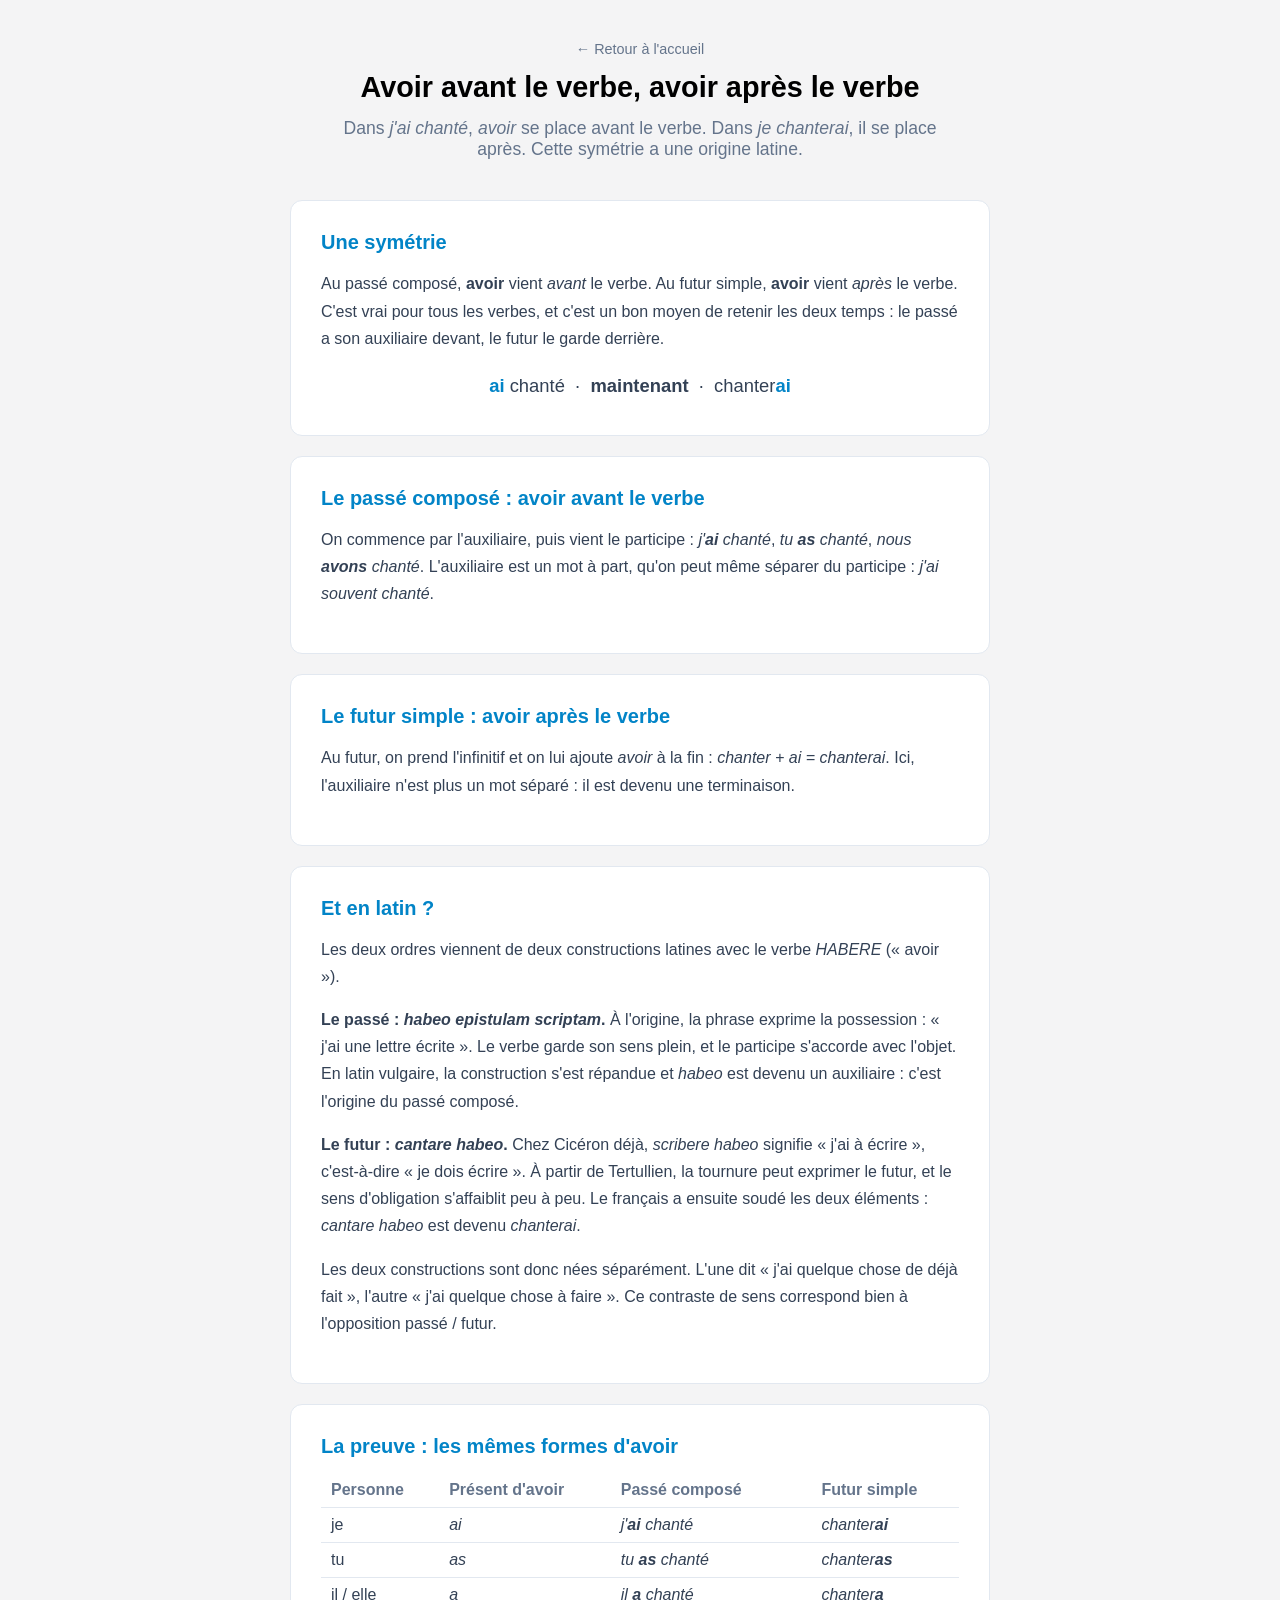
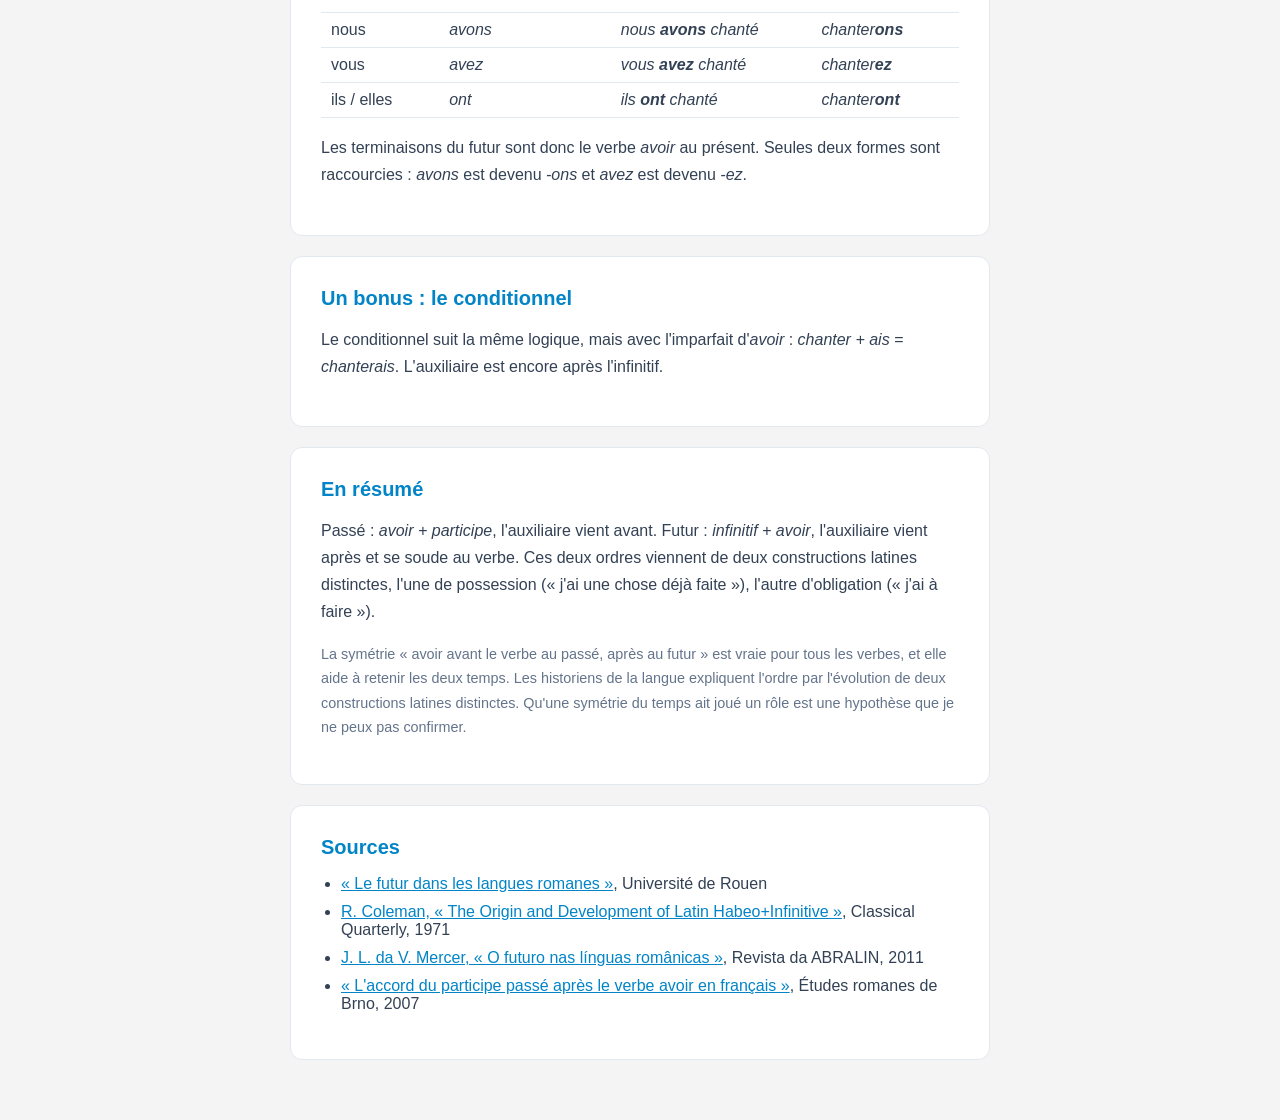
==== articles/avoir-passe-futur.html @ d9f88d49 "Create avoir-passe-futur.html" ====
<!DOCTYPE html>
<html lang="fr">
<head>
  <meta charset="UTF-8">
  <meta name="viewport" content="width=device-width, initial-scale=1.0">
  <title>Avoir avant le verbe, avoir après le verbe | Denis Anopochkin</title>
  <link rel="stylesheet" href="../style.css">
  <style>
header h1{font-size:1.8rem;line-height:1.3}
.subtitle{max-width:600px;margin:12px auto 0}
a{color:#0284c7}
.scroll{overflow-x:auto}
.pairs{width:100%;border-collapse:collapse}
.pairs th,.pairs td{text-align:left;padding:8px 10px;border-bottom:1px solid #e2e8f0}
.pairs th{color:#64748b;font-weight:600}
.axis{font-size:1.15rem;text-align:center;line-height:2;overflow-x:auto;white-space:nowrap}
.axis .av{color:#0284c7;font-weight:700}
</style>
</head>
<body>
  <div class="container">
    <header>
      <a class="back" href="../index.html">← Retour à l'accueil</a>
      <h1>Avoir avant le verbe, avoir après le verbe</h1>
      <p class="subtitle">Dans <em>j'ai chanté</em>, <em>avoir</em> se place avant le verbe. Dans <em>je chanterai</em>, il se place après. Cette symétrie a une origine latine.</p>
    </header>
    <main>
      <section class="card">
        <h2>Une symétrie</h2>
        <p>Au passé composé, <strong>avoir</strong> vient <em>avant</em> le verbe. Au futur simple, <strong>avoir</strong> vient <em>après</em> le verbe. C'est vrai pour tous les verbes, et c'est un bon moyen de retenir les deux temps : le passé a son auxiliaire devant, le futur le garde derrière.</p>
        <div class="axis">
          <span class="av">ai</span> chanté &nbsp;·&nbsp; <strong>maintenant</strong> &nbsp;·&nbsp; chanter<span class="av">ai</span>
        </div>
      </section>

      <section class="card">
        <h2>Le passé composé : avoir avant le verbe</h2>
        <p>On commence par l'auxiliaire, puis vient le participe : <em>j'<strong>ai</strong> chanté</em>, <em>tu <strong>as</strong> chanté</em>, <em>nous <strong>avons</strong> chanté</em>. L'auxiliaire est un mot à part, qu'on peut même séparer du participe : <em>j'ai souvent chanté</em>.</p>
      </section>

      <section class="card">
        <h2>Le futur simple : avoir après le verbe</h2>
        <p>Au futur, on prend l'infinitif et on lui ajoute <em>avoir</em> à la fin : <em>chanter + ai = chanterai</em>. Ici, l'auxiliaire n'est plus un mot séparé : il est devenu une terminaison.</p>
      </section>

      <section class="card">
        <h2>Et en latin ?</h2>
        <p>Les deux ordres viennent de deux constructions latines avec le verbe <em>HABERE</em> (« avoir »).</p>
        <p><strong>Le passé : <em>habeo epistulam scriptam</em>.</strong> À l'origine, la phrase exprime la possession : « j'ai une lettre écrite ». Le verbe garde son sens plein, et le participe s'accorde avec l'objet. En latin vulgaire, la construction s'est répandue et <em>habeo</em> est devenu un auxiliaire : c'est l'origine du passé composé.</p>
        <p><strong>Le futur : <em>cantare habeo</em>.</strong> Chez Cicéron déjà, <em>scribere habeo</em> signifie « j'ai à écrire », c'est-à-dire « je dois écrire ». À partir de Tertullien, la tournure peut exprimer le futur, et le sens d'obligation s'affaiblit peu à peu. Le français a ensuite soudé les deux éléments : <em>cantare habeo</em> est devenu <em>chanterai</em>.</p>
        <p>Les deux constructions sont donc nées séparément. L'une dit « j'ai quelque chose de déjà fait », l'autre « j'ai quelque chose à faire ». Ce contraste de sens correspond bien à l'opposition passé / futur.</p>
      </section>

      <section class="card">
        <h2>La preuve : les mêmes formes d'avoir</h2>
        <div class="scroll">
          <table class="pairs">
            <thead><tr><th>Personne</th><th>Présent d'avoir</th><th>Passé composé</th><th>Futur simple</th></tr></thead>
            <tbody>
              <tr><td>je</td><td><em>ai</em></td><td><em>j'<strong>ai</strong> chanté</em></td><td><em>chanter<strong>ai</strong></em></td></tr>
              <tr><td>tu</td><td><em>as</em></td><td><em>tu <strong>as</strong> chanté</em></td><td><em>chanter<strong>as</strong></em></td></tr>
              <tr><td>il / elle</td><td><em>a</em></td><td><em>il <strong>a</strong> chanté</em></td><td><em>chanter<strong>a</strong></em></td></tr>
              <tr><td>nous</td><td><em>avons</em></td><td><em>nous <strong>avons</strong> chanté</em></td><td><em>chanter<strong>ons</strong></em></td></tr>
              <tr><td>vous</td><td><em>avez</em></td><td><em>vous <strong>avez</strong> chanté</em></td><td><em>chanter<strong>ez</strong></em></td></tr>
              <tr><td>ils / elles</td><td><em>ont</em></td><td><em>ils <strong>ont</strong> chanté</em></td><td><em>chanter<strong>ont</strong></em></td></tr>
            </tbody>
          </table>
        </div>
        <p style="margin-top:16px">Les terminaisons du futur sont donc le verbe <em>avoir</em> au présent. Seules deux formes sont raccourcies : <em>avons</em> est devenu <em>-ons</em> et <em>avez</em> est devenu <em>-ez</em>.</p>
      </section>

      <section class="card">
        <h2>Un bonus : le conditionnel</h2>
        <p>Le conditionnel suit la même logique, mais avec l'imparfait d'<em>avoir</em> : <em>chanter + ais = chanterais</em>. L'auxiliaire est encore après l'infinitif.</p>
      </section>

      <section class="card">
        <h2>En résumé</h2>
        <p>Passé : <em>avoir + participe</em>, l'auxiliaire vient avant. Futur : <em>infinitif + avoir</em>, l'auxiliaire vient après et se soude au verbe. Ces deux ordres viennent de deux constructions latines distinctes, l'une de possession (« j'ai une chose déjà faite »), l'autre d'obligation (« j'ai à faire »).</p>
        <p class="note">La symétrie « avoir avant le verbe au passé, après au futur » est vraie pour tous les verbes, et elle aide à retenir les deux temps. Les historiens de la langue expliquent l'ordre par l'évolution de deux constructions latines distinctes. Qu'une symétrie du temps ait joué un rôle est une hypothèse que je ne peux pas confirmer.</p>
      </section>

      <section class="card">
        <h2>Sources</h2>
        <ul>
          <li><a href="https://publis-shs.univ-rouen.fr/eriac/639-1.pdf">« Le futur dans les langues romanes »</a>, Université de Rouen</li>
          <li><a href="https://www.cambridge.org/core/journals/classical-quarterly/article/abs/origin-and-development-of-latin-habeoinfinitive/D9BD43E96F65AFBD003F8FE35111976F">R. Coleman, « The Origin and Development of Latin Habeo+Infinitive »</a>, Classical Quarterly, 1971</li>
          <li><a href="https://revista.abralin.org/index.php/abralin/article/download/1097/1020">J. L. da V. Mercer, « O futuro nas línguas românicas »</a>, Revista da ABRALIN, 2011</li>
          <li><a href="https://eer.cz/pdfs/eer/2007/01/05.pdf">« L'accord du participe passé après le verbe avoir en français »</a>, Études romanes de Brno, 2007</li>
        </ul>
      </section>
    </main>
  </div>
</body>
</html>
---- style.css ----
body {
    font-family: -apple-system, BlinkMacSystemFont, "Segoe UI", Roboto, sans-serif;
    background-color: #f4f4f5;
    color: #334155;
    margin: 0;
    padding: 40px 20px;
}

.container {
    max-width: 700px;
    margin: 0 auto;
}

header {
    text-align: center;
    margin-bottom: 40px;
}

h1 { font-size: 2rem; margin: 0; color: #000; }
.subtitle { color: #64748b; font-size: 1.1rem; }

/* Зона иконок */
.social-links {
    display: flex;
    justify-content: center;
    gap: 20px;
    margin-top: 20px;
}

.social-links a {
    color: #475569;
    transition: 0.3s;
}

.social-links a:hover {
    color: #0284c7;
    transform: translateY(-2px);
}

/* Карточки */
.card {
    background: #ffffff;
    padding: 30px;
    margin-bottom: 20px;
    border: 1px solid #e2e8f0;
    border-radius: 12px;
}

h2 {
    font-size: 1.25rem;
    margin-top: 0;
    color: #0284c7;
    margin-bottom: 15px;
}

ul { padding-left: 20px; }
li { margin-bottom: 10px; }

.back{display:inline-block;margin-bottom:12px;color:#64748b;font-size:.9rem;text-decoration:none}
.back:hover{color:#0284c7}
.card p{line-height:1.7}
.note{color:#64748b;font-size:.9rem}
.ipa{color:#64748b}
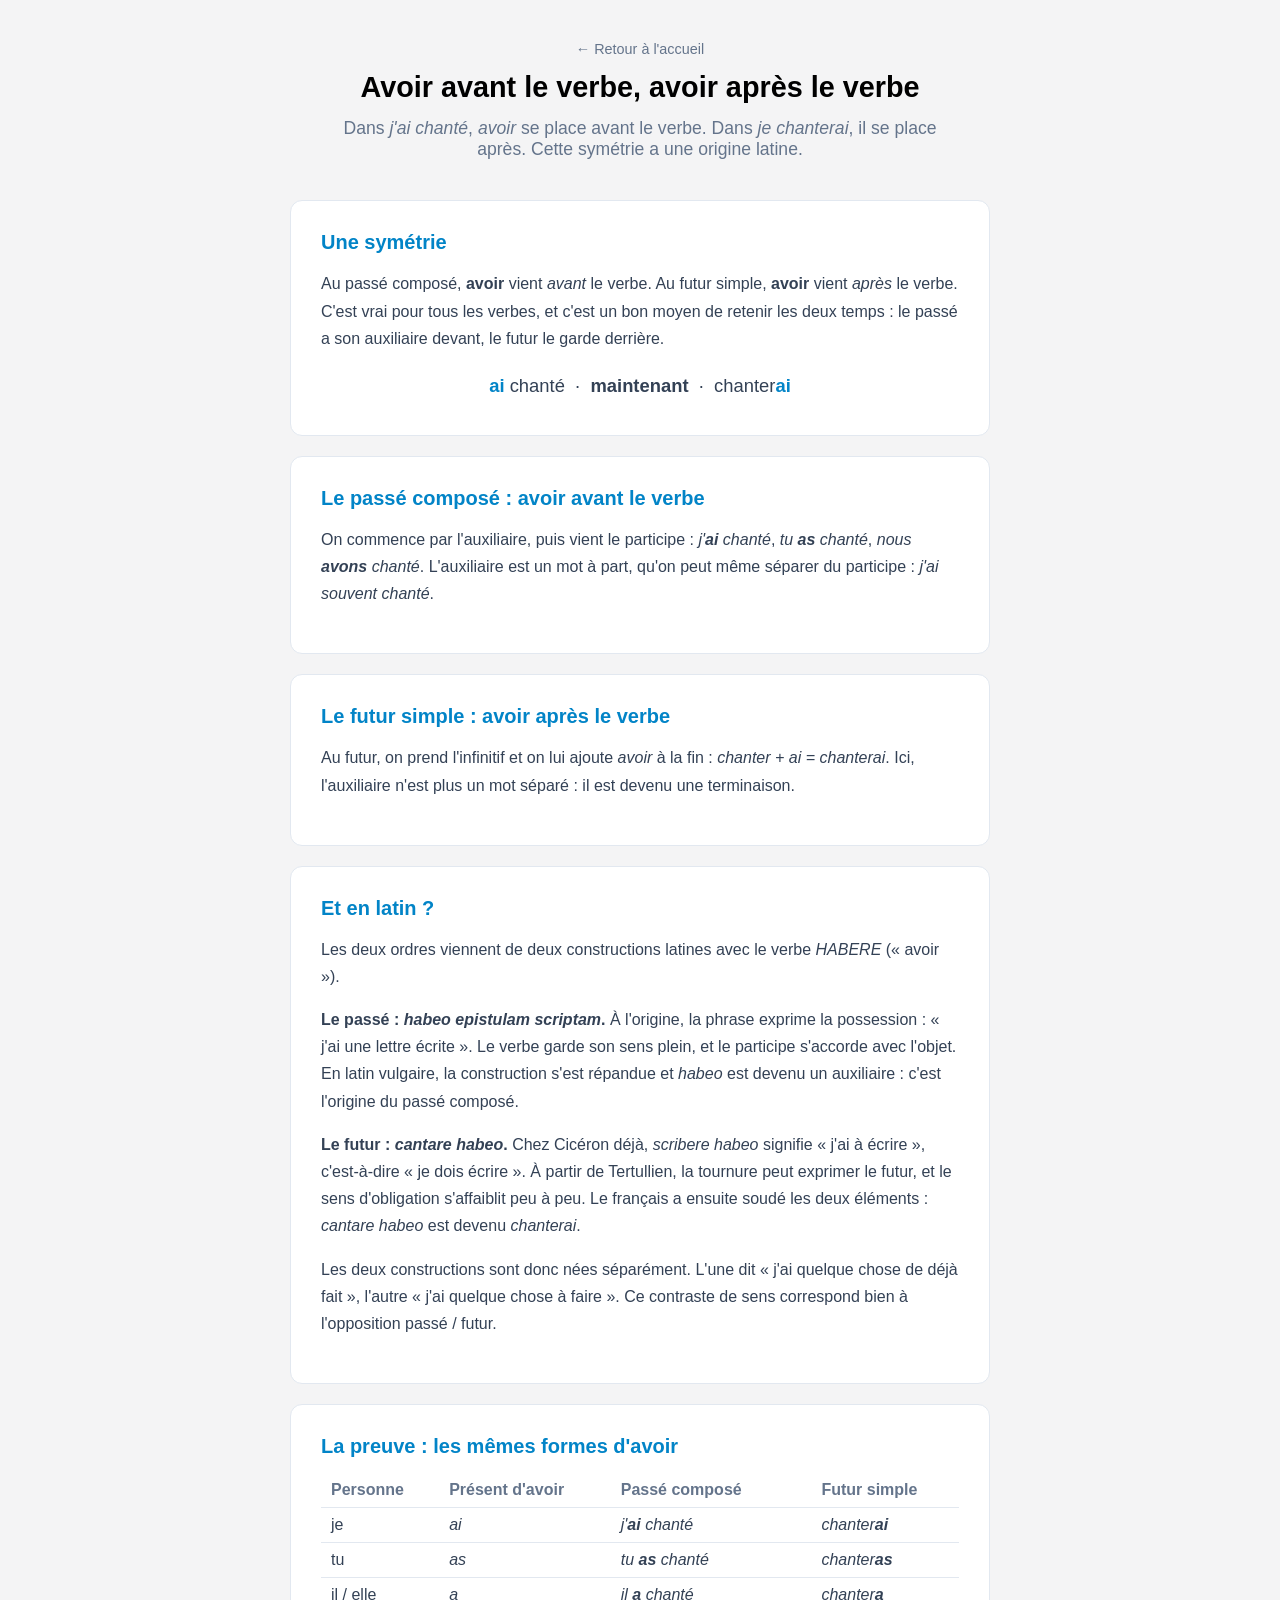
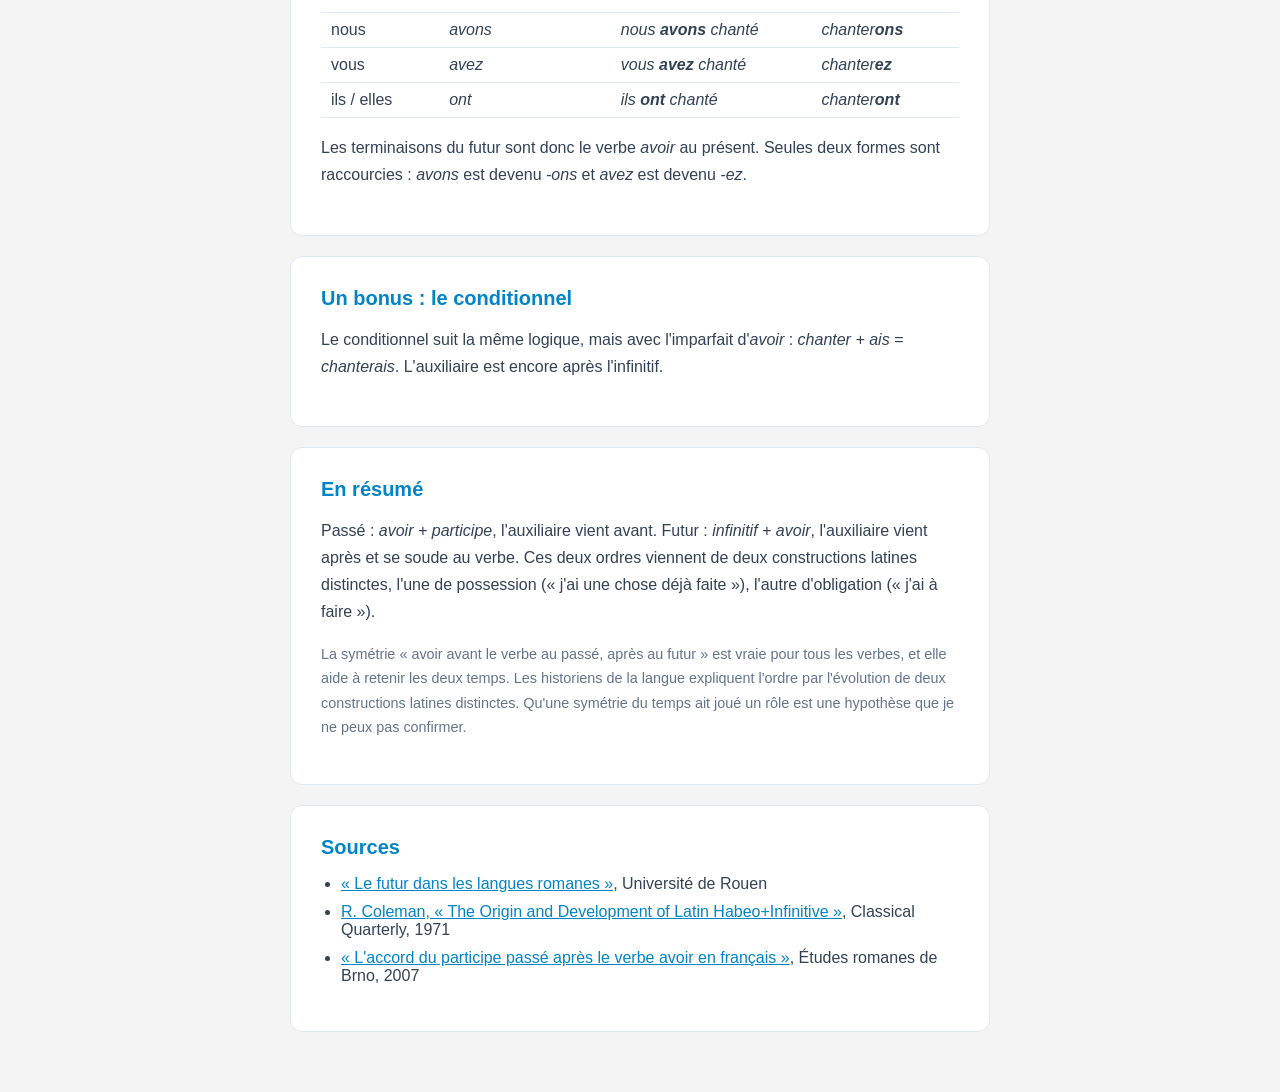
==== commit 5a5a78ee: "Remove source link from avoir-passe-futur.html Removed a source link related to J. L. da V. Mercer." ====
--- a/articles/avoir-passe-futur.html
+++ b/articles/avoir-passe-futur.html
@@ -85,7 +85,6 @@
         <ul>
           <li><a href="https://publis-shs.univ-rouen.fr/eriac/639-1.pdf">« Le futur dans les langues romanes »</a>, Université de Rouen</li>
           <li><a href="https://www.cambridge.org/core/journals/classical-quarterly/article/abs/origin-and-development-of-latin-habeoinfinitive/D9BD43E96F65AFBD003F8FE35111976F">R. Coleman, « The Origin and Development of Latin Habeo+Infinitive »</a>, Classical Quarterly, 1971</li>
-          <li><a href="https://revista.abralin.org/index.php/abralin/article/download/1097/1020">J. L. da V. Mercer, « O futuro nas línguas românicas »</a>, Revista da ABRALIN, 2011</li>
           <li><a href="https://eer.cz/pdfs/eer/2007/01/05.pdf">« L'accord du participe passé après le verbe avoir en français »</a>, Études romanes de Brno, 2007</li>
         </ul>
       </section>
